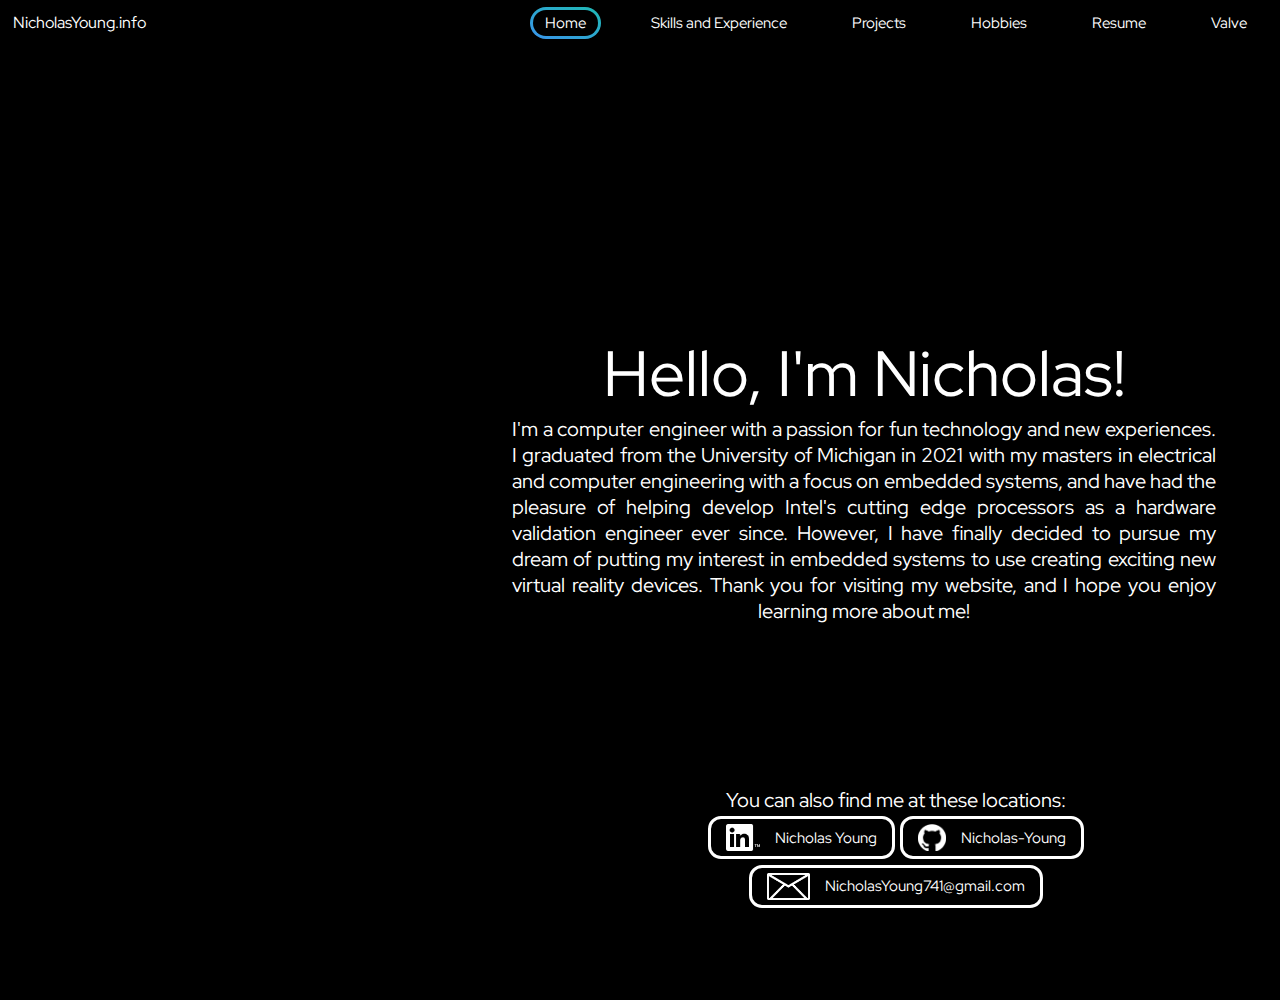
==== index.html @ 7bd7e8dc "Initial commit - V1.0" ====
<!DOCTYPE html>
<html lang="en">
<head>
    <meta charset="UTF-8">
    <meta name="viewport" content="width=device-width, initial-scale=1.0">
    <title>Home</title>
    <link rel="preconnect" href="https://fonts.googleapis.com">
    <link rel="preconnect" href="https://fonts.gstatic.com" crossorigin>
    <link href="https://fonts.googleapis.com/css2?family=Red+Hat+Display&display=swap" rel="stylesheet">
    <link rel="stylesheet" href="styles/home.css"/>
    <link rel="icon" type="image/x-icon" href="/images/icon.png">
    <script src="scripts/current.js" defer></script>
</head>
<body onload="set_current_page('home')">
    <div class="grid-container">
        <div class="background">
            <img src="images/homepage_bg.png" alt="" class="bg_img">
        </div>
        <div class="background grad_right"></div>
        <div class="background grad_top"></div>
        <div class="background grad_bottom"></div>
        <a class="signature" href="index.html">NicholasYoung.info</a>
        <div class="current"></div>
        <div class="inner"></div>
        <div class="pages">
            <a href="index.html" class="home" onmouseover="update_current_position_to_class('home')" onmouseleave="update_current_position()">Home</a>
            <a href="skills.html" class="skills" onmouseover="update_current_position_to_class('skills')" onmouseleave="update_current_position()">Skills and Experience</a>
            <a href="projects.html" class="projects" onmouseover="update_current_position_to_class('projects')" onmouseleave="update_current_position()">Projects</a>
            <a href="hobbies.html" class="hobbies" onmouseover="update_current_position_to_class('hobbies')" onmouseleave="update_current_position()">Hobbies</a>
            <a href="resume.html" class="resume" onmouseover="update_current_position_to_class('resume')" onmouseleave="update_current_position()">Resume</a>
            <a href="valve.html" class="valve" onmouseover="update_current_position_to_class('valve')" onmouseleave="update_current_position()">Valve</a>
        </div>
        <div class="hello">Hello, I'm Nicholas!</div>
        <div class="intro">I'm a computer engineer with a passion for fun technology and new experiences.
            I graduated from the University of Michigan in 2021 with my masters in electrical and computer engineering with a focus on embedded systems,
            and have had the pleasure of helping develop Intel's cutting edge processors as a hardware validation engineer ever since.
            However, I have finally decided to pursue my dream of putting my interest in embedded systems to use creating exciting new virtual reality devices.
            Thank you for visiting my website, and I hope you enjoy learning more about me!
        </div>
        <div class="findme">
            <div class="findme-text">You can also find me at these locations:</div>
            <div class="links">
                <a href="https://www.linkedin.com/in/nicholas-young-64133716b/" target="_blank" class="link linkedin">
                    <img src="images/linkedin.png" class="link-logo">
                    <div class="link-text">Nicholas Young</div>
                </a>
                <a href="https://github.com/Nicholas-Young" target="_blank" class="link github">
                    <img src="images/github.png" class="link-logo">
                    <div class="link-text">Nicholas-Young</div>
                </a>
                <a href="mailto:NicholasYoung741@gmail.com" target="_blank" class="link email">
                    <img src="images/email.png" class="link-logo">
                    <div class="link-text">NicholasYoung741@gmail.com</div>
                </a>
            </div>
        </div>
    </div>
</body>
</html>
---- styles/home.css ----
* {
    font-family: 'Red Hat Display', sans-serif;
}

.notransition * { 
    transition: none !important; 
} 

html, body {
    height: 100%;
    width: 100%;
    margin: 0px;
    padding: 0px;
    min-width: 650px;
    min-height: 1000px;
}

a:link {
    color: white;
    text-decoration: none;
}

a:visited {
    color: white;
    text-decoration: none;
}

a:hover {
    color: white;
    text-decoration: none;
}

a:active {
    color: white;
    text-decoration: none;
}

.grid-container {
    height: 100%;
    width: 100%;
    display: grid;
    grid-template-rows: 5vh 4fr 4fr 8fr 4fr 3vh;
    grid-template-columns: 6fr 9fr;
    background-color: black;
    margin: 0px;
    padding: 0px;
}

.background {
    grid-area: 2 / 1 / -2 / -1;
    max-width: 100%;
    max-height: 100%;
    height: auto;
    z-index: 0;
    overflow: hidden;
}

.bg_img {
    max-width: auto;
    height: 100%;
}

.grad_right {
    background: linear-gradient(to right, rgba(0,0,0,0) 25%, black);
    z-index: 1;
}

.grad_top {
    background: linear-gradient(5deg, rgba(0,0,0,0) 75%, black);
    z-index: 1;
    height: 100%;
    align-self: flex-start;
}

.grad_bottom {
    background: linear-gradient(175deg, rgba(0,0,0,0) 75%, black);
    z-index: 1;
    height: 100%;
    align-self: flex-end;
}

.signature {
    grid-area: 1 / 1 / 2 / 2;
    justify-self: flex-start;
    color: white;
    align-self: center;
    padding-left: 1vw;
}

.current {
    grid-area: 1 / 2 / 2 / 3;
    border-radius: 20px;
    background: linear-gradient(to bottom left, rgb(31, 186, 180), rgb(58, 148, 235));
    position: absolute;
    z-index: 1;
    transition: all 0.5s;
}

.inner {
    grid-area: 1 / 2 / 2 / 3;
    border-radius: 20px;
    background: black;
    position: absolute;
    z-index: 2;
    transition: all 0.5s;
}

.pages {
    display: flex;
    grid-area: 1 / 1 / 2 / -1;
    width: 60vw;
    min-width: 500px;
    justify-self: flex-end;
    height: 100%;
    justify-content: space-around;
    align-items: center;
    z-index: 2;
    font-size: max(1vw, 15px);
}

.hello {
    grid-area: 3 / 2 / 4 / -1;
    z-index: 2;
    color: white;
    justify-self: center;
    align-self: flex-end;
    text-align: center;
    font-size: max(50px, 5vw);
    margin-right: 5vw;
}

.intro {
    grid-area: 4 / 2 / 5 / -1;
    z-index: 2;
    color: white;
    justify-self: center;
    align-self: flex-start;
    text-align: justify;
    text-align-last: center;
    font-size: max(20px, 1.35vw);
    margin-right: 5vw;
}

.findme {
    display: flex;
    align-items: center;
    flex-direction: column;
    grid-area: 5 / 2 / 6 / -1;
    z-index: 2;
    height: 100%;
    width: 100%;
    min-height: 0px;
    min-width: 0px;
}

.findme-text {
    color: white;
    font-size: max(20px, 1.25vw);
}

.links {
    display: flex;
    flex-wrap: wrap;
    z-index: 2;
    justify-content: center;
    align-items: center;
    justify-self: center;
    align-self: center;
    height: 40%;
    width: 75%;
}

.link {
    height: 50%;
    min-height: 0px;
    min-width: 0px;
    display: flex;
    justify-content: center;
    align-items: center;
    outline-style: solid;
    border-radius: 10px;
    margin: 1%;
    box-sizing: content-box;
}

.link-logo {
    min-height: 0px;
    min-width: 0px;
    max-height: 100%;
    max-width: 100%;
    height: 3vh;
    padding-left: 15px;
    object-fit: contain;
}

.link-text {
    min-height: 0px;
    min-width: 0px;
    font-size: max(1vw, 15px);
    padding: 15px;
}
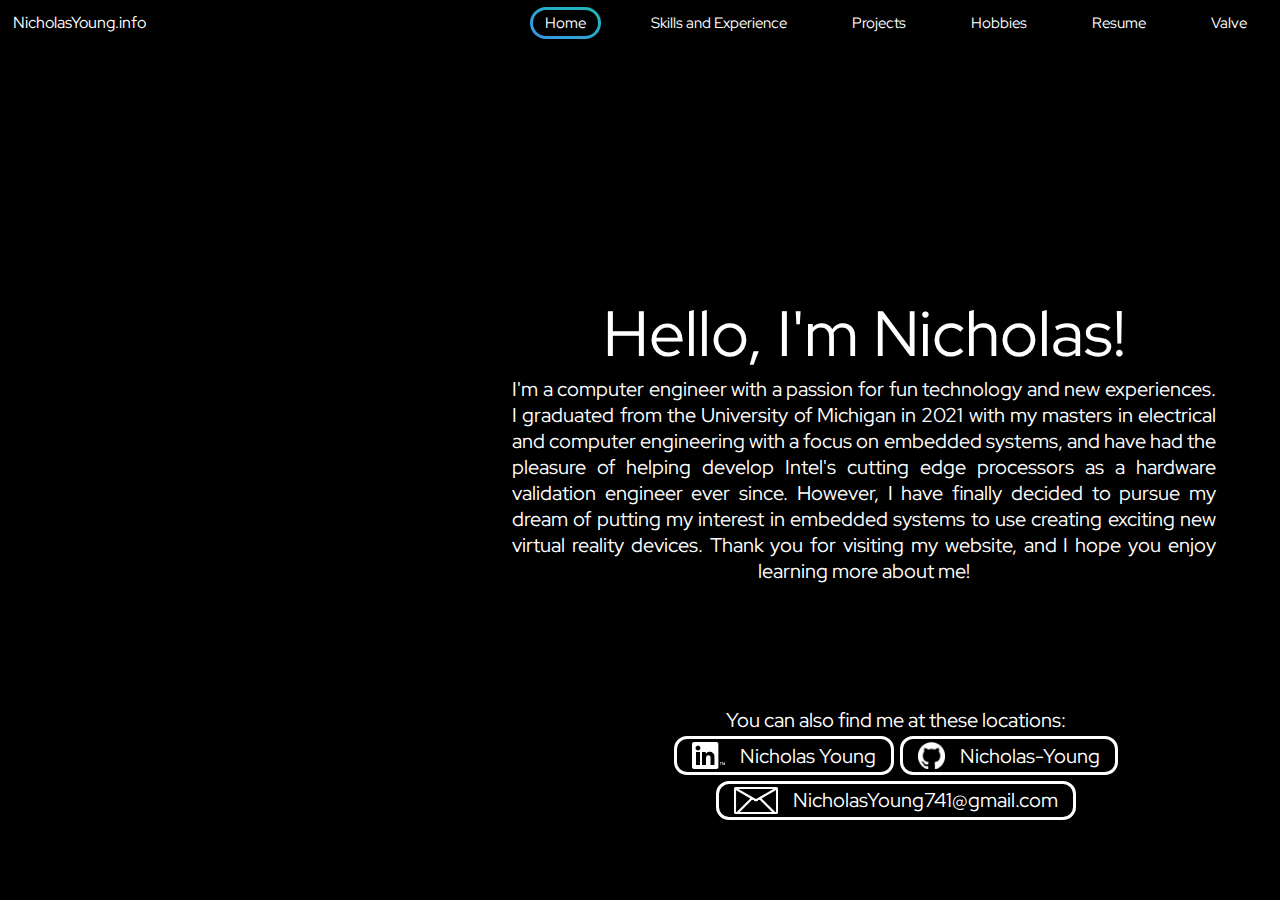
==== commit 17a5dda5: "Improved mobile support and lazy loading optimization" ====
--- a/index.html
+++ b/index.html
@@ -2,7 +2,7 @@
 <html lang="en">
 <head>
     <meta charset="UTF-8">
-    <meta name="viewport" content="width=device-width, initial-scale=1.0">
+    <meta name="viewport" content="width=device-width; initial-scale=1.0; user-scalable=1">
     <title>Home</title>
     <link rel="preconnect" href="https://fonts.googleapis.com">
     <link rel="preconnect" href="https://fonts.gstatic.com" crossorigin>
@@ -10,11 +10,12 @@
     <link rel="stylesheet" href="styles/home.css"/>
     <link rel="icon" type="image/x-icon" href="/images/icon.png">
     <script src="scripts/current.js" defer></script>
+    <script src="scripts/mobile.js"></script>
 </head>
-<body onload="set_current_page('home')">
+<body onload="mobile_home(); set_current_page('home')">
     <div class="grid-container">
         <div class="background">
-            <img src="images/homepage_bg.png" alt="" class="bg_img">
+            <img src="images/homepage_bg.png" alt="" loading="lazy" class="bg_img">
         </div>
         <div class="background grad_right"></div>
         <div class="background grad_top"></div>
@@ -30,7 +31,7 @@
             <a href="resume.html" class="resume" onmouseover="update_current_position_to_class('resume')" onmouseleave="update_current_position()">Resume</a>
             <a href="valve.html" class="valve" onmouseover="update_current_position_to_class('valve')" onmouseleave="update_current_position()">Valve</a>
         </div>
-        <div class="hello">Hello, I'm Nicholas!</div>
+        <div class="hello" id="hello">Hello, I'm Nicholas!</div>
         <div class="intro">I'm a computer engineer with a passion for fun technology and new experiences.
             I graduated from the University of Michigan in 2021 with my masters in electrical and computer engineering with a focus on embedded systems,
             and have had the pleasure of helping develop Intel's cutting edge processors as a hardware validation engineer ever since.
--- a/styles/home.css
+++ b/styles/home.css
@@ -11,8 +11,7 @@
     width: 100%;
     margin: 0px;
     padding: 0px;
-    min-width: 650px;
-    min-height: 1000px;
+    background-color: black;
 }
 
 a:link {
@@ -151,11 +150,9 @@
     width: 100%;
     min-height: 0px;
     min-width: 0px;
-}
-
-.findme-text {
     color: white;
     font-size: max(20px, 1.25vw);
+    justify-self: center;
 }
 
 .links {
@@ -196,6 +193,5 @@
 .link-text {
     min-height: 0px;
     min-width: 0px;
-    font-size: max(1vw, 15px);
     padding: 15px;
 }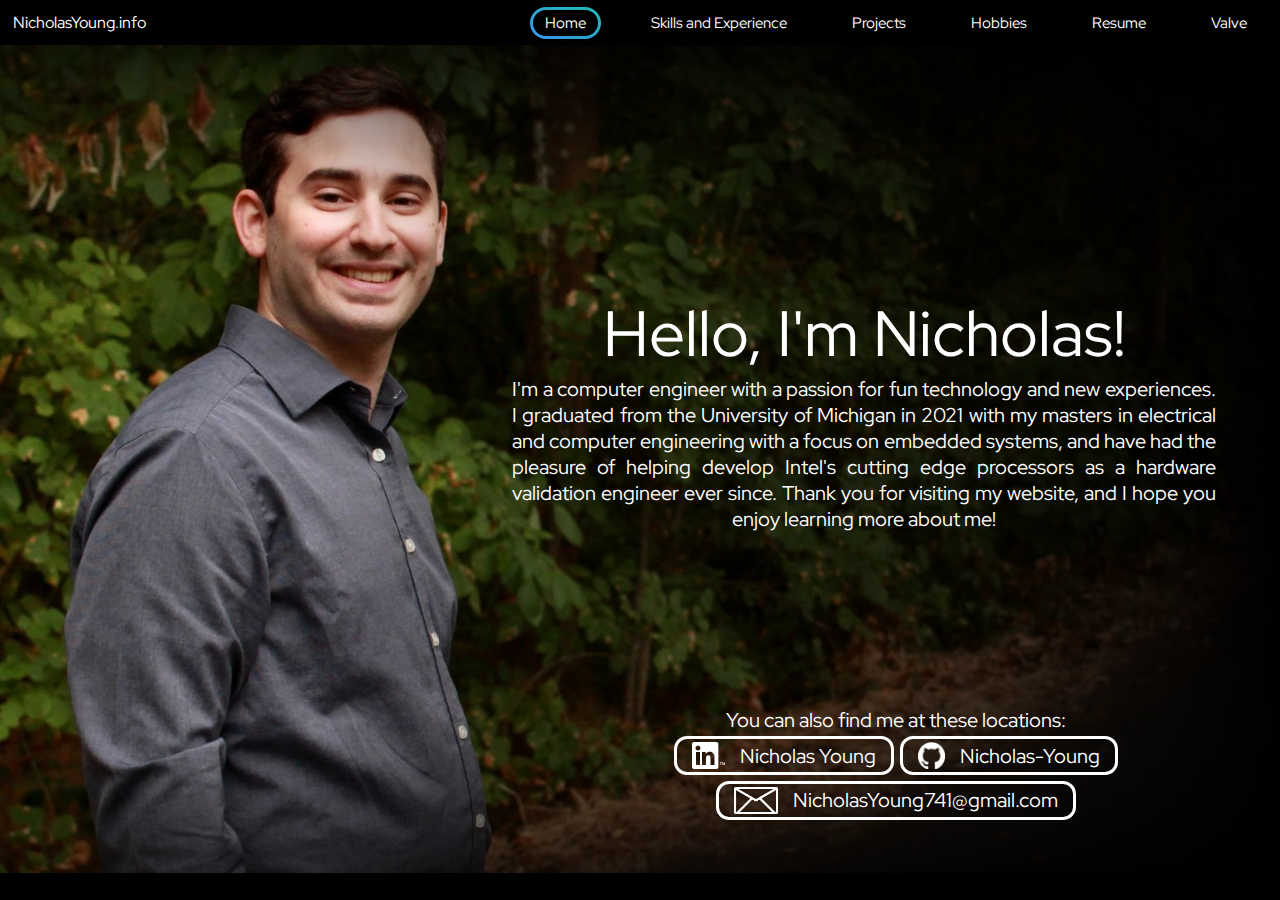
==== commit 8a28a383: "Reduced most file sizes to improve load times, and updated resume and some text" ====
--- a/index.html
+++ b/index.html
@@ -9,13 +9,13 @@
     <link href="https://fonts.googleapis.com/css2?family=Red+Hat+Display&display=swap" rel="stylesheet">
     <link rel="stylesheet" href="styles/home.css"/>
     <link rel="icon" type="image/x-icon" href="/images/icon.png">
+    <script src="scripts/mobile.js" defer></script>
     <script src="scripts/current.js" defer></script>
-    <script src="scripts/mobile.js"></script>
 </head>
-<body onload="mobile_home(); set_current_page('home')">
+<body>
     <div class="grid-container">
         <div class="background">
-            <img src="images/homepage_bg.png" alt="" loading="lazy" class="bg_img">
+            <img src="images/homepage_bg.jpg" alt="" class="bg_img">
         </div>
         <div class="background grad_right"></div>
         <div class="background grad_top"></div>
@@ -24,18 +24,17 @@
         <div class="current"></div>
         <div class="inner"></div>
         <div class="pages">
-            <a href="index.html" class="home" onmouseover="update_current_position_to_class('home')" onmouseleave="update_current_position()">Home</a>
-            <a href="skills.html" class="skills" onmouseover="update_current_position_to_class('skills')" onmouseleave="update_current_position()">Skills and Experience</a>
-            <a href="projects.html" class="projects" onmouseover="update_current_position_to_class('projects')" onmouseleave="update_current_position()">Projects</a>
-            <a href="hobbies.html" class="hobbies" onmouseover="update_current_position_to_class('hobbies')" onmouseleave="update_current_position()">Hobbies</a>
-            <a href="resume.html" class="resume" onmouseover="update_current_position_to_class('resume')" onmouseleave="update_current_position()">Resume</a>
-            <a href="valve.html" class="valve" onmouseover="update_current_position_to_class('valve')" onmouseleave="update_current_position()">Valve</a>
+            <a href="index.html" class="home">Home</a>
+            <a href="skills.html" class="skills">Skills and Experience</a>
+            <a href="projects.html" class="projects">Projects</a>
+            <a href="hobbies.html" class="hobbies">Hobbies</a>
+            <a href="resume.html" class="resume">Resume</a>
+            <a href="valve.html" class="valve">Valve</a>
         </div>
         <div class="hello" id="hello">Hello, I'm Nicholas!</div>
         <div class="intro">I'm a computer engineer with a passion for fun technology and new experiences.
             I graduated from the University of Michigan in 2021 with my masters in electrical and computer engineering with a focus on embedded systems,
             and have had the pleasure of helping develop Intel's cutting edge processors as a hardware validation engineer ever since.
-            However, I have finally decided to pursue my dream of putting my interest in embedded systems to use creating exciting new virtual reality devices.
             Thank you for visiting my website, and I hope you enjoy learning more about me!
         </div>
         <div class="findme">
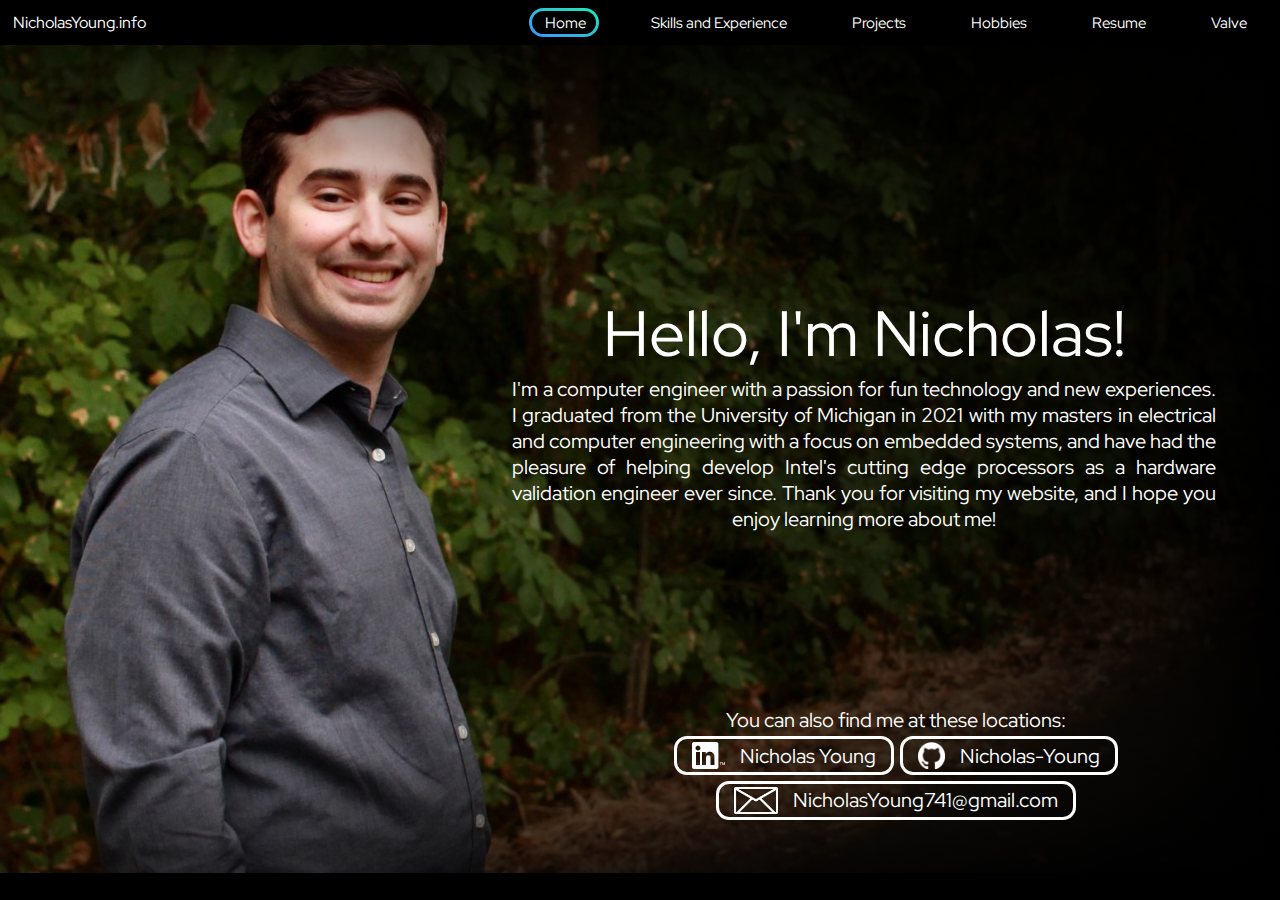
==== commit e3c2187b: "Pulled out duplicate CSS to its own file, updated resume, and added a new image for drawing" ====
--- a/index.html
+++ b/index.html
@@ -7,6 +7,7 @@
     <link rel="preconnect" href="https://fonts.googleapis.com">
     <link rel="preconnect" href="https://fonts.gstatic.com" crossorigin>
     <link href="https://fonts.googleapis.com/css2?family=Red+Hat+Display&display=swap" rel="stylesheet">
+    <link rel="stylesheet" href="styles/common.css"/>
     <link rel="stylesheet" href="styles/home.css"/>
     <link rel="icon" type="image/x-icon" href="/images/icon.png">
     <script src="scripts/mobile.js" defer></script>
--- a/styles/common.css
+++ b/styles/common.css
@@ -0,0 +1,80 @@
+/* Basic page setup */
+* {
+    font-family: 'Red Hat Display', sans-serif;
+}
+
+.notransition * { 
+    transition: none !important; 
+} 
+
+html {
+    height: 100%;
+    width: 100%;
+    margin: 0px;
+    padding: 0px;
+}
+
+a:link {
+    color: white;
+    text-decoration: none;
+}
+
+a:visited {
+    color: white;
+    text-decoration: none;
+}
+
+a:hover {
+    color: white;
+    text-decoration: none;
+}
+
+a:active {
+    color: white;
+    text-decoration: none;
+}
+
+/* Header */
+.header_bg {
+    grid-area: 1 / 1 / 2 / -1;
+    background-color: black;
+    height: 100%;
+    width: 100%;
+}
+
+.signature {
+    grid-area: 1 / 1 / 2 / 2;
+    justify-self: flex-start;
+    color: white;
+    align-self: center;
+    padding-left: 1vw;
+}
+
+.current {
+    border-radius: 20px;
+    background: linear-gradient(to bottom left, rgb(31, 236, 180), rgb(58, 148, 255));
+    position: absolute;
+    z-index: 1;
+    transition: all 0.5s;
+}
+
+.inner {
+    border-radius: 20px;
+    background: black;
+    position: absolute;
+    z-index: 2;
+    transition: all 0.5s;
+}
+
+.pages {
+    display: flex;
+    grid-area: 1 / 1 / 2 / -1;
+    width: 60vw;
+    min-width: 500px;
+    justify-self: flex-end;
+    height: 100%;
+    justify-content: space-around;
+    align-items: center;
+    z-index: 2;
+    font-size: max(1vw, 15px);
+}--- a/styles/home.css
+++ b/styles/home.css
@@ -1,37 +1,9 @@
-* {
-    font-family: 'Red Hat Display', sans-serif;
-}
-
-.notransition * { 
-    transition: none !important; 
-} 
-
-html, body {
+body {
     height: 100%;
     width: 100%;
     margin: 0px;
     padding: 0px;
     background-color: black;
-}
-
-a:link {
-    color: white;
-    text-decoration: none;
-}
-
-a:visited {
-    color: white;
-    text-decoration: none;
-}
-
-a:hover {
-    color: white;
-    text-decoration: none;
-}
-
-a:active {
-    color: white;
-    text-decoration: none;
 }
 
 .grid-container {
@@ -43,6 +15,7 @@
     background-color: black;
     margin: 0px;
     padding: 0px;
+    width: 100vw;
 }
 
 .background {
@@ -76,45 +49,6 @@
     z-index: 1;
     height: 100%;
     align-self: flex-end;
-}
-
-.signature {
-    grid-area: 1 / 1 / 2 / 2;
-    justify-self: flex-start;
-    color: white;
-    align-self: center;
-    padding-left: 1vw;
-}
-
-.current {
-    grid-area: 1 / 2 / 2 / 3;
-    border-radius: 20px;
-    background: linear-gradient(to bottom left, rgb(31, 186, 180), rgb(58, 148, 235));
-    position: absolute;
-    z-index: 1;
-    transition: all 0.5s;
-}
-
-.inner {
-    grid-area: 1 / 2 / 2 / 3;
-    border-radius: 20px;
-    background: black;
-    position: absolute;
-    z-index: 2;
-    transition: all 0.5s;
-}
-
-.pages {
-    display: flex;
-    grid-area: 1 / 1 / 2 / -1;
-    width: 60vw;
-    min-width: 500px;
-    justify-self: flex-end;
-    height: 100%;
-    justify-content: space-around;
-    align-items: center;
-    z-index: 2;
-    font-size: max(1vw, 15px);
 }
 
 .hello {
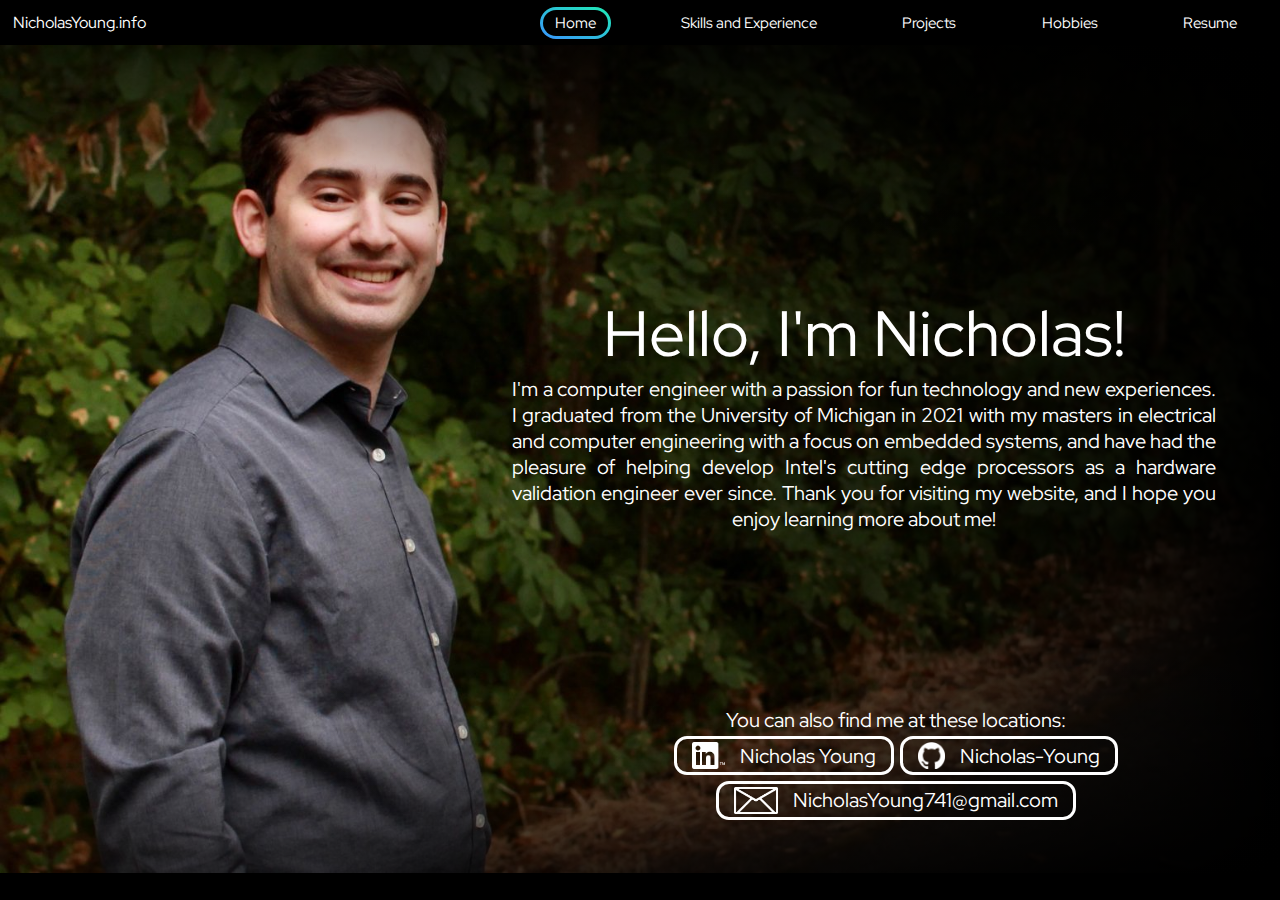
==== commit ea4990fc: "Added EEG device project section in the projects page and resume, and other minor content updates." ====
--- a/index.html
+++ b/index.html
@@ -30,7 +30,6 @@
             <a href="projects.html" class="projects">Projects</a>
             <a href="hobbies.html" class="hobbies">Hobbies</a>
             <a href="resume.html" class="resume">Resume</a>
-            <a href="valve.html" class="valve">Valve</a>
         </div>
         <div class="hello" id="hello">Hello, I'm Nicholas!</div>
         <div class="intro">I'm a computer engineer with a passion for fun technology and new experiences.
